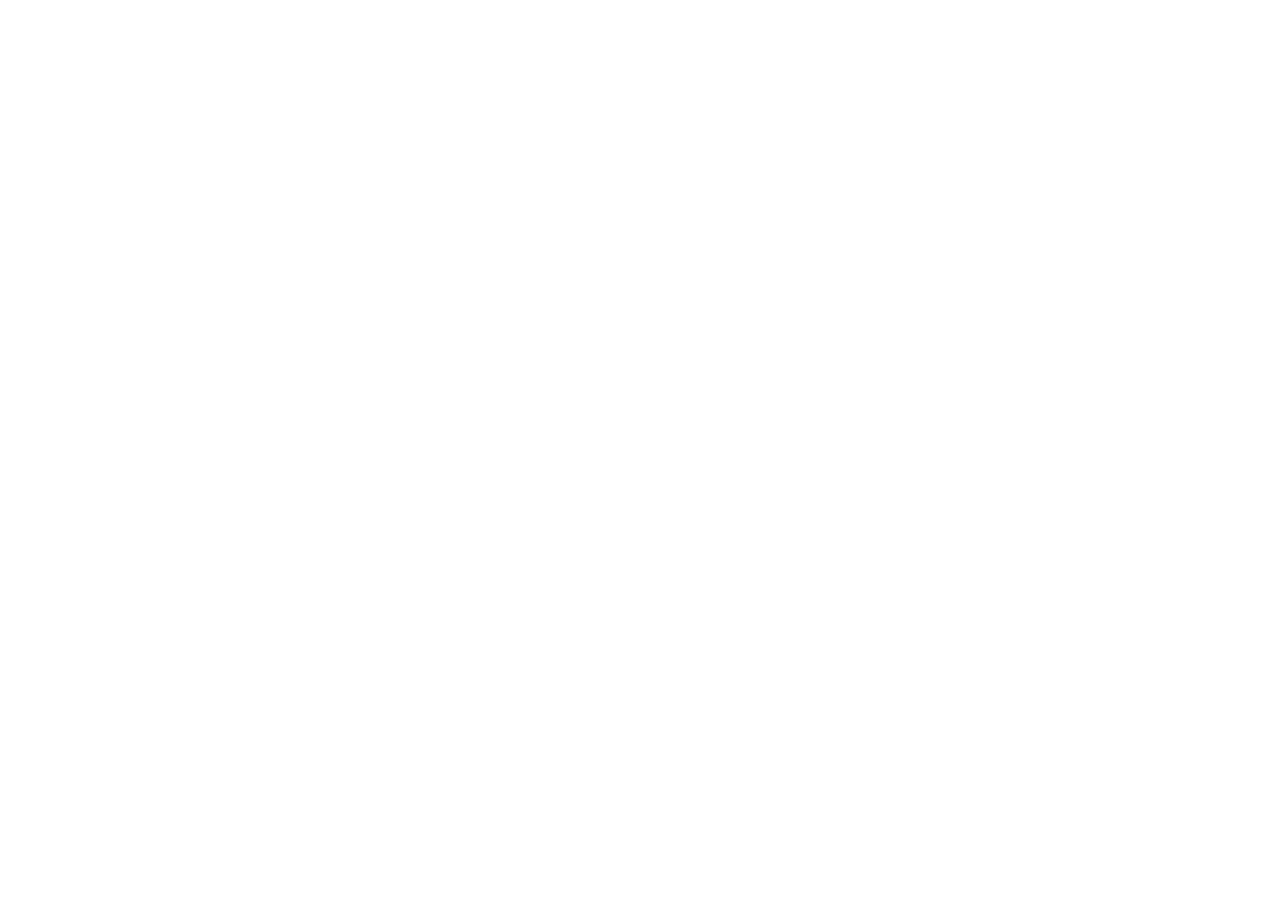
==== index.html @ 1c691c13 "add index.html" ====
<!DOCTYPE html>
<html lang="en">

<head>
    <meta charset="UTF-8">
    <meta http-equiv="X-UA-Compatible" content="IE=edge">
    <meta name="viewport" content="width=device-width, initial-scale=1.0">
    <title>Document</title>
</head>

<body>

</body>

</html>
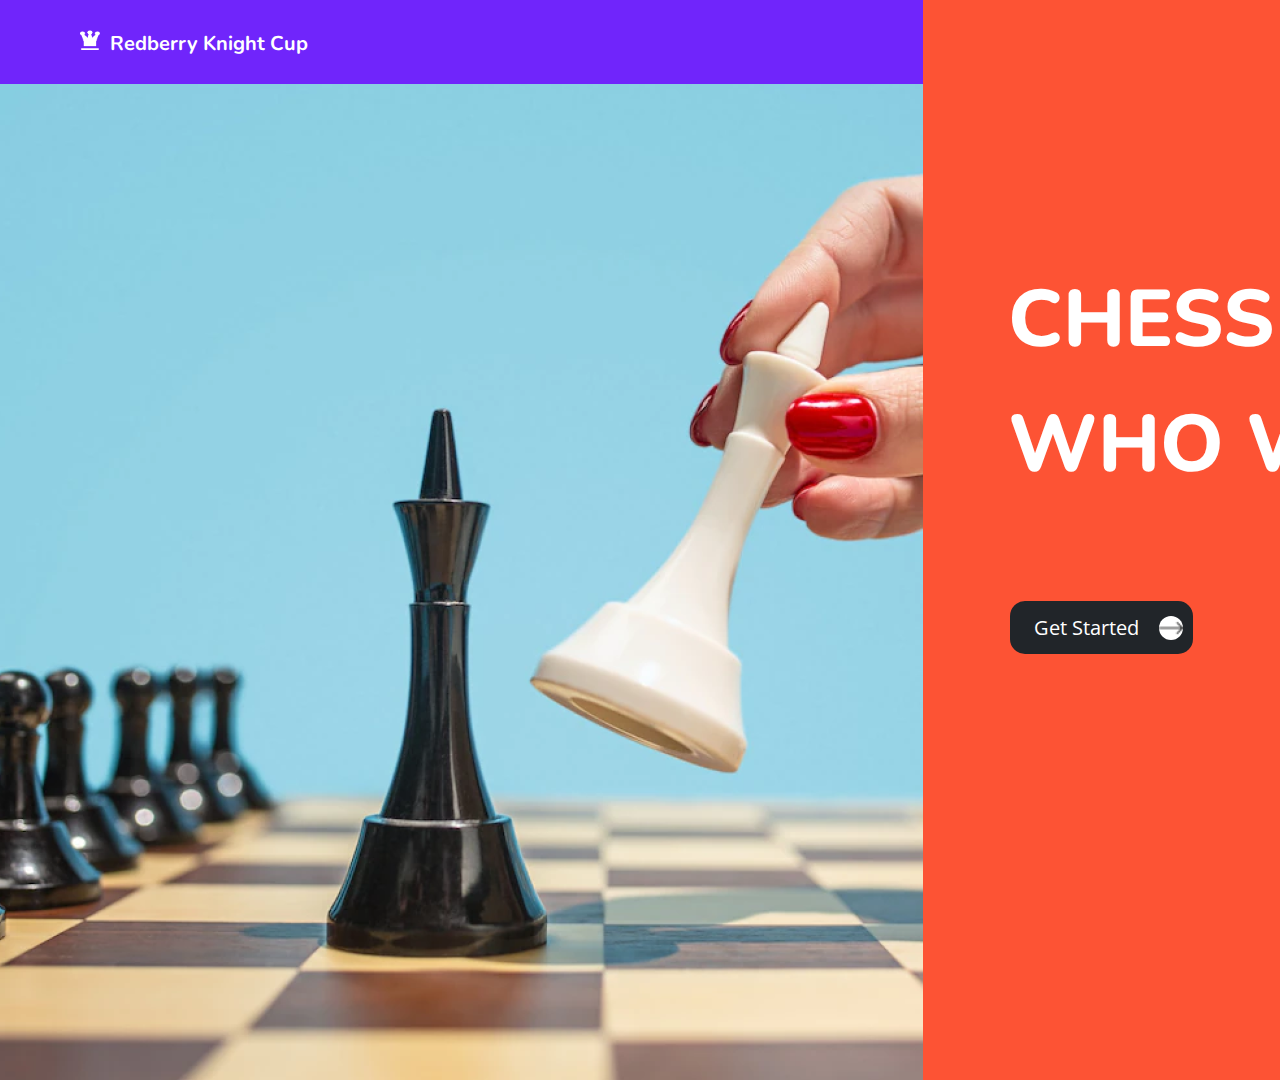
==== commit d0ef8e66: "add" ====
--- a/index.html
+++ b/index.html
@@ -5,10 +5,35 @@
     <meta charset="UTF-8">
     <meta http-equiv="X-UA-Compatible" content="IE=edge">
     <meta name="viewport" content="width=device-width, initial-scale=1.0">
-    <title>Document</title>
+    <title>chess cup registration</title>
+    <link rel="stylesheet" href="styles.css">
+
 </head>
 
 <body>
+    <div class="landing-page-container">
+        <div class="chessImg">
+            <img src="landing-page.png">
+        </div>
+        <div class="quote">
+            <h1 class="mainQuote"> chess says </h1>
+            <h2 class="mainQuoteSecondPart">who we are</h2>
+        </div>
+        <div class="mainQuoteThirdPart">a lot about</div>
+
+        <div class="startBtn">
+            <h class="btnText">Get Started</h>
+            <img class="arrowBtn" src="right-arrow.png">
+        </div>
+        <div class="header">
+            <div class="content">
+                <img class="headerImg" src="vect.png">
+                <h class="header1">Redberry Knight Cup</h>
+            </div>
+
+        </div>
+
+    </div>
 
 </body>
 
--- a/styles.css
+++ b/styles.css
@@ -0,0 +1,122 @@
+@import url('https://fonts.googleapis.com/css2?family=Nunito:ital,wght@0,400;0,700;0,800;1,800&display=swap');
+@import url('https://fonts.googleapis.com/css2?family=Open+Sans&display=swap');
+
+* {
+    padding: 0;
+    margin: 0;
+    box-sizing: border-box;
+}
+
+
+
+html {
+    /* font-size: 10px; */
+    /* 10px / 16px = 0.625 = 62.5% */
+    /* Percentage of user's browser font-size setting */
+    font-size: 62.5%;
+}
+
+.landing-page-container {
+    display: flex;
+    width: 192rem;
+    height: 108rem;
+    font-family: 'Nunito', sans-serif;
+}
+
+.header {
+    position: absolute;
+    width: 92.3rem;
+    height: 8.4rem;
+    background-color: #7025fb;
+
+}
+
+.content {
+    display: flex;
+    gap: 1rem;
+    margin-left: 8rem;
+    margin-top: 3rem;
+}
+
+.header1 {
+    font-size: 2rem;
+    color: #ffffff;
+    font-weight: 700;
+}
+
+.chessImg {
+    width: 92.3rem;
+    height: 108rem;
+}
+
+.quote {
+    display: flex;
+    flex-direction: column;
+    width: 99.7rem;
+    height: 108rem;
+    background-color: #fd5334;
+
+}
+
+.mainQuote {
+    font-size: 8rem;
+    position: relative;
+    font-weight: 800;
+    text-transform: uppercase;
+    color: #ffffff;
+    margin-top: 26.5rem;
+    margin-bottom: 1.6rem;
+    margin-left: 8.5rem;
+    margin-right: 20rem;
+}
+
+.mainQuoteSecondPart {
+    font-size: 8rem;
+    font-weight: 800;
+    text-transform: uppercase;
+    color: #ffffff;
+    margin-left: 8.5rem;
+}
+
+.mainQuoteThirdPart {
+    position: absolute;
+    color: #212529;
+    font-size: 2rem;
+    left: 153rem;
+    top: 30rem;
+    font-weight: 700;
+    text-transform: uppercase;
+}
+
+.startBtn {
+    display: flex;
+    position: absolute;
+    left: 101rem;
+    top: 60.1rem;
+    background-color: #212529;
+    border-radius: 1.5rem;
+    align-items: center;
+
+}
+
+.btnText {
+    font-size: 2rem;
+    font-weight: 400;
+    font-family: 'Open Sans', sans-serif;
+    color: #ffffff;
+    padding: 1.3rem 2rem 1.3rem 2.4rem;
+}
+
+.arrowBtn {
+    background-color: #ffffff;
+    border-radius: 50%;
+    width: 2.4rem;
+    height: 2.4rem;
+    margin-right: 1rem;
+
+}
+
+.headerImg {
+    width: 2rem;
+    height: 2rem;
+}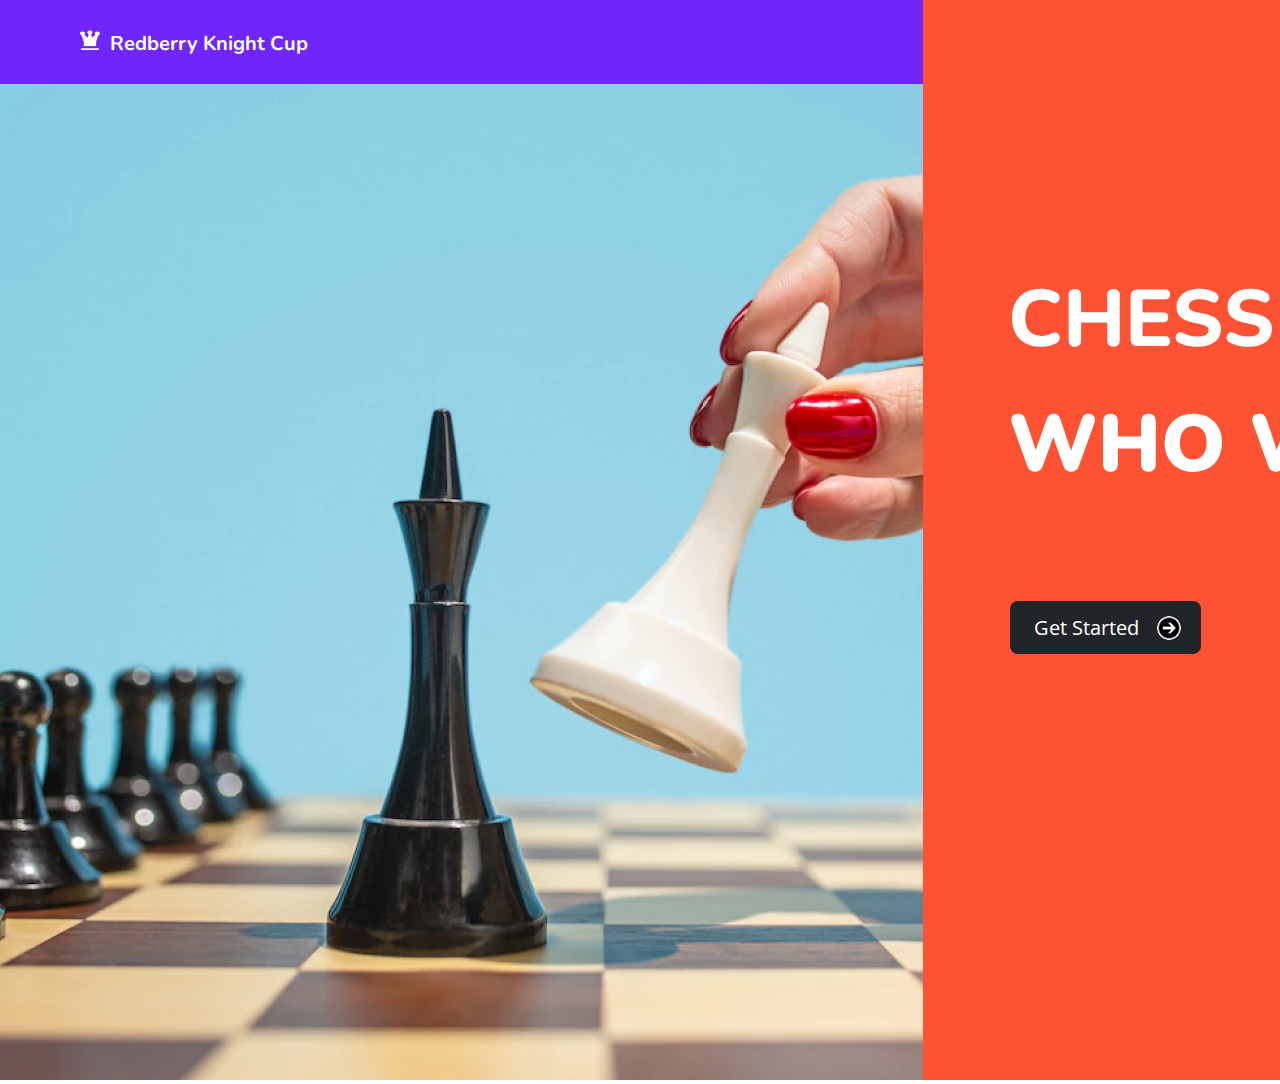
==== commit c764ca46: "update" ====
--- a/index.html
+++ b/index.html
@@ -23,7 +23,7 @@
 
         <div class="startBtn">
             <h class="btnText">Get Started</h>
-            <img class="arrowBtn" src="right-arrow.png">
+            <p><a href='second.html'><img class="arrowBtn" src="final.png"></a></p>
         </div>
         <div class="header">
             <div class="content">
@@ -35,6 +35,7 @@
 
     </div>
 
+
 </body>
 
 </html>--- a/styles.css
+++ b/styles.css
@@ -1,5 +1,6 @@
 @import url('https://fonts.googleapis.com/css2?family=Nunito:ital,wght@0,400;0,700;0,800;1,800&display=swap');
 @import url('https://fonts.googleapis.com/css2?family=Open+Sans&display=swap');
+@import url('https://fonts.googleapis.com/css2?family=Nunito:wght@700&display=swap');
 
 * {
     padding: 0;
@@ -72,13 +73,14 @@
 
 .mainQuoteSecondPart {
     font-size: 8rem;
-    font-weight: 800;
+    font-weight: 900;
     text-transform: uppercase;
     color: #ffffff;
     margin-left: 8.5rem;
 }
 
 .mainQuoteThirdPart {
+    font-family: 'Nunito', sans-serif;
     position: absolute;
     color: #212529;
     font-size: 2rem;
@@ -90,12 +92,15 @@
 
 .startBtn {
     display: flex;
+    width: 19.1rem;
+    height: 5.3rem;
     position: absolute;
     left: 101rem;
     top: 60.1rem;
     background-color: #212529;
-    border-radius: 1.5rem;
+    border-radius: 0.8rem;
     align-items: center;
+    justify-content: center;
 
 }
 
@@ -104,15 +109,21 @@
     font-weight: 400;
     font-family: 'Open Sans', sans-serif;
     color: #ffffff;
-    padding: 1.3rem 2rem 1.3rem 2.4rem;
+    width: 107rem;
+    height: 2.7rem;
+    margin-bottom: 1.3rem;
+    margin-top: 1.3rem;
+    margin-left: 2.4rem;
+    text-transform: capitalize;
+
 }
 
 .arrowBtn {
-    background-color: #ffffff;
     border-radius: 50%;
     width: 2.4rem;
     height: 2.4rem;
-    margin-right: 1rem;
+    margin-right: 2rem;
+    margin-top: 0.4rem;
 
 }
 
